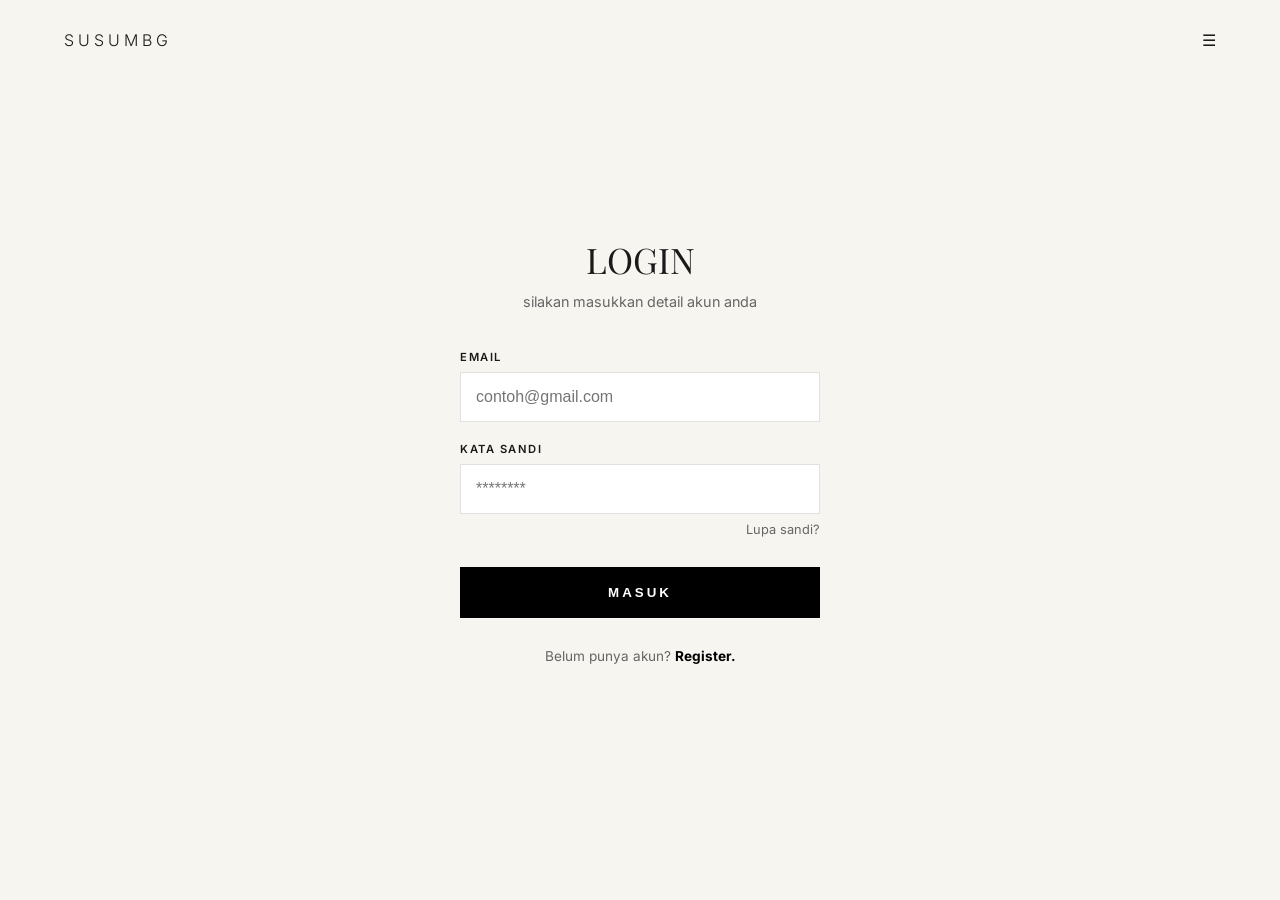
==== index.html @ 3c1673f1 "Add files via upload" ====
<!DOCTYPE html>
<html lang="id">
<head>
    <meta charset="UTF-8">
    <meta name="viewport" content="width=device-width, initial-scale=1.0">
    <title>Susu Mbg - masuk</title>
    <link href="https://fonts.googleapis.com/css2?family=Inter:wght@300;400;600&family=Playfair+Display:wght@400&display=swap" rel="stylesheet">
    <link rel="stylesheet" href="style.css">
</head>
<body>

    <header>
        <div class="logo">susumbg</div>
        <div class="burger-menu">☰</div>
    </header>

    <main class="login-wrapper">
        <h1 class="login-title">LOGIN</h1>
        <p class="login-subtitle">silakan masukkan detail akun anda</p>

        <form>
            <div class="input-group">
                <label>email</label>
                <input type="email" placeholder="contoh@gmail.com">
            </div>

            <div class="input-group">
                <label>kata sandi</label>
                <input type="password" placeholder="********">
                <a href="#" class="forgot">Lupa sandi?</a>
            </div>

            <button type="submit" class="btn-login">Masuk</button>
        </form>

        <p class="footer-text">
            Belum punya akun? <a href="#">Register.</a>
        </p>
    </main>

</body>
</html>
---- style.css ----
/* reset */
* {
    margin: 0;
    padding: 0;
    box-sizing: border-box;
}

body {
    background-color: #f7f5f0;
    color: #1a1a1a;
    font-family: 'Inter', sans-serif;
    /* nengahin konten secara horizontal & vertikal */
    display: flex;
    justify-content: center;
    align-items: center;
    min-height: 100vh;
    width: 100%;
    position: relative;
}

/* header melayang biar nggak ganggu posisi tengah main */
header {
    position: absolute;
    top: 0;
    width: 100%;
    display: flex;
    justify-content: space-between;
    padding: 30px 5%;
}

.logo {
    letter-spacing: 4px;
    font-size: 1rem;
    text-transform: uppercase;
    font-weight: 300;
}

/* box utama form login */
.login-wrapper {
    width: 100%;
    max-width: 400px; /* atur lebar form di sini */
    padding: 20px;
    text-align: center;
}

.login-title {
    font-family: 'Playfair Display', serif;
    font-size: 2.2rem;
    margin-bottom: 10px;
    font-weight: 400;
}

.login-subtitle {
    color: #666;
    margin-bottom: 40px;
    font-size: 0.9rem;
}

/* form input */
.input-group {
    text-align: left;
    margin-bottom: 20px;
}

.input-group label {
    display: block;
    font-size: 0.7rem;
    text-transform: uppercase;
    letter-spacing: 1.5px;
    margin-bottom: 8px;
    font-weight: 600;
}

input {
    width: 100%;
    padding: 15px;
    border: 1px solid #e0e0e0;
    background: #fff;
    font-size: 1rem;
    outline: none;
}

input:focus {
    border-color: #000;
}

.forgot {
    display: block;
    text-align: right;
    font-size: 0.8rem;
    color: #666;
    text-decoration: none;
    margin-top: 8px;
}


.btn-login {
    width: 100%;
    padding: 18px;
    background: #000;
    color: #fff;
    border: none;
    text-transform: uppercase;
    letter-spacing: 3px;
    font-weight: 600;
    cursor: pointer;
    margin-top: 10px;
    transition: 0.3s;
}

.btn-login:hover {
    opacity: 0.8;
}

.footer-text {
    margin-top: 30px;
    font-size: 0.85rem;
    color: #666;
}

.footer-text a {
    color: #000;
    font-weight: 700;
    text-decoration: none;
}

/* biar pas di hp gak mepet banget */
@media (max-width: 480px) {
    .login-wrapper {
        padding: 0 30px;
    }
}
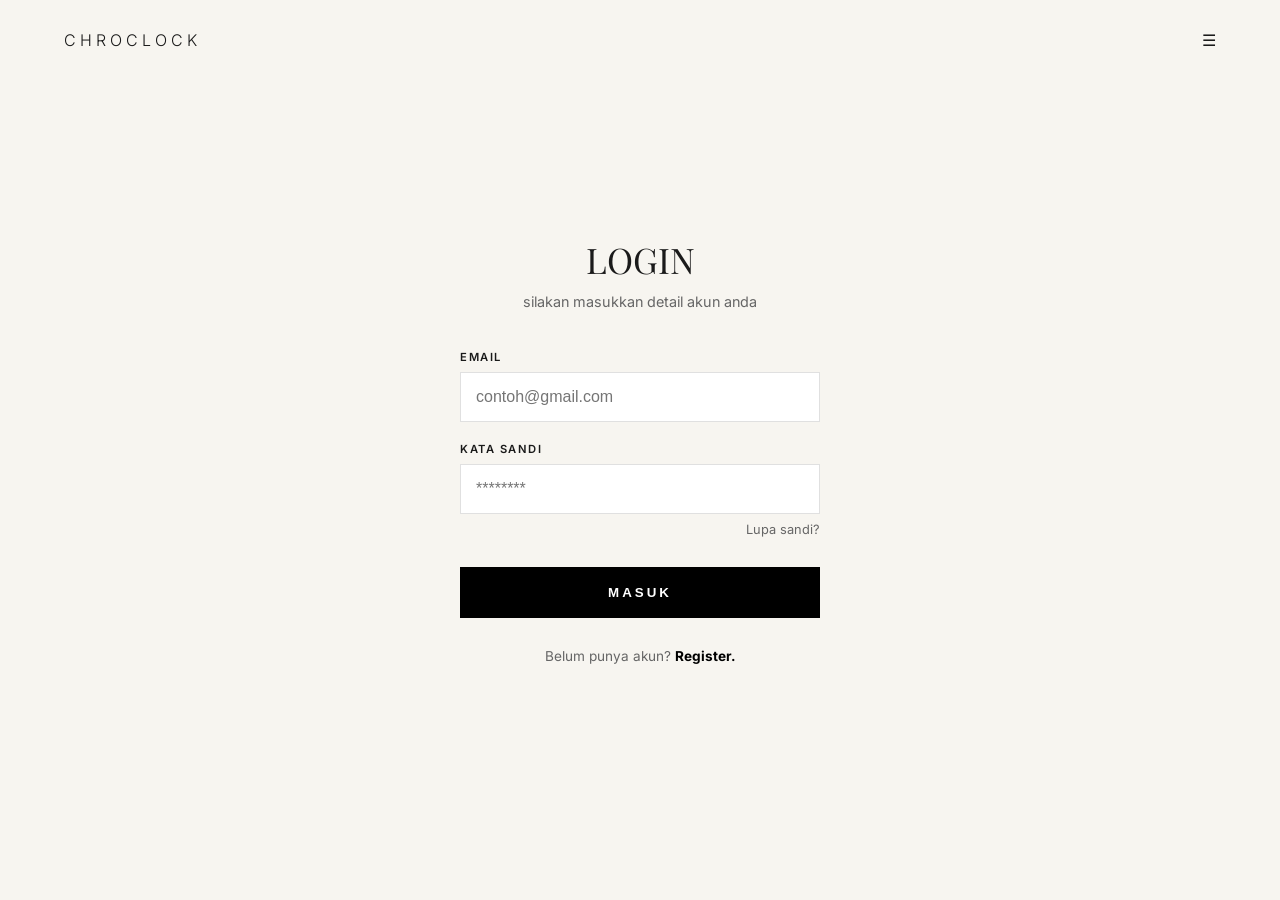
==== commit be2fc4b9: "index.html" ====
--- a/index.html
+++ b/index.html
@@ -10,7 +10,7 @@
 <body>
 
     <header>
-        <div class="logo">susumbg</div>
+        <div class="logo">Chroclock</div>
         <div class="burger-menu">☰</div>
     </header>
 
@@ -34,9 +34,9 @@
         </form>
 
         <p class="footer-text">
-            Belum punya akun? <a href="#">Register.</a>
+            Belum punya akun? <a href="register.html">Register.</a>
         </p>
     </main>
 
 </body>
-</html>+</html>
--- a/style.css
+++ b/style.css
@@ -1,4 +1,4 @@
-/* reset */
+
 * {
     margin: 0;
     padding: 0;
@@ -9,7 +9,7 @@
     background-color: #f7f5f0;
     color: #1a1a1a;
     font-family: 'Inter', sans-serif;
-    /* nengahin konten secara horizontal & vertikal */
+    
     display: flex;
     justify-content: center;
     align-items: center;
@@ -18,7 +18,7 @@
     position: relative;
 }
 
-/* header melayang biar nggak ganggu posisi tengah main */
+
 header {
     position: absolute;
     top: 0;
@@ -38,7 +38,7 @@
 /* box utama form login */
 .login-wrapper {
     width: 100%;
-    max-width: 400px; /* atur lebar form di sini */
+    max-width: 400px; /* atur lebar form */
     padding: 20px;
     text-align: center;
 }
@@ -129,4 +129,4 @@
     .login-wrapper {
         padding: 0 30px;
     }
-}+}
